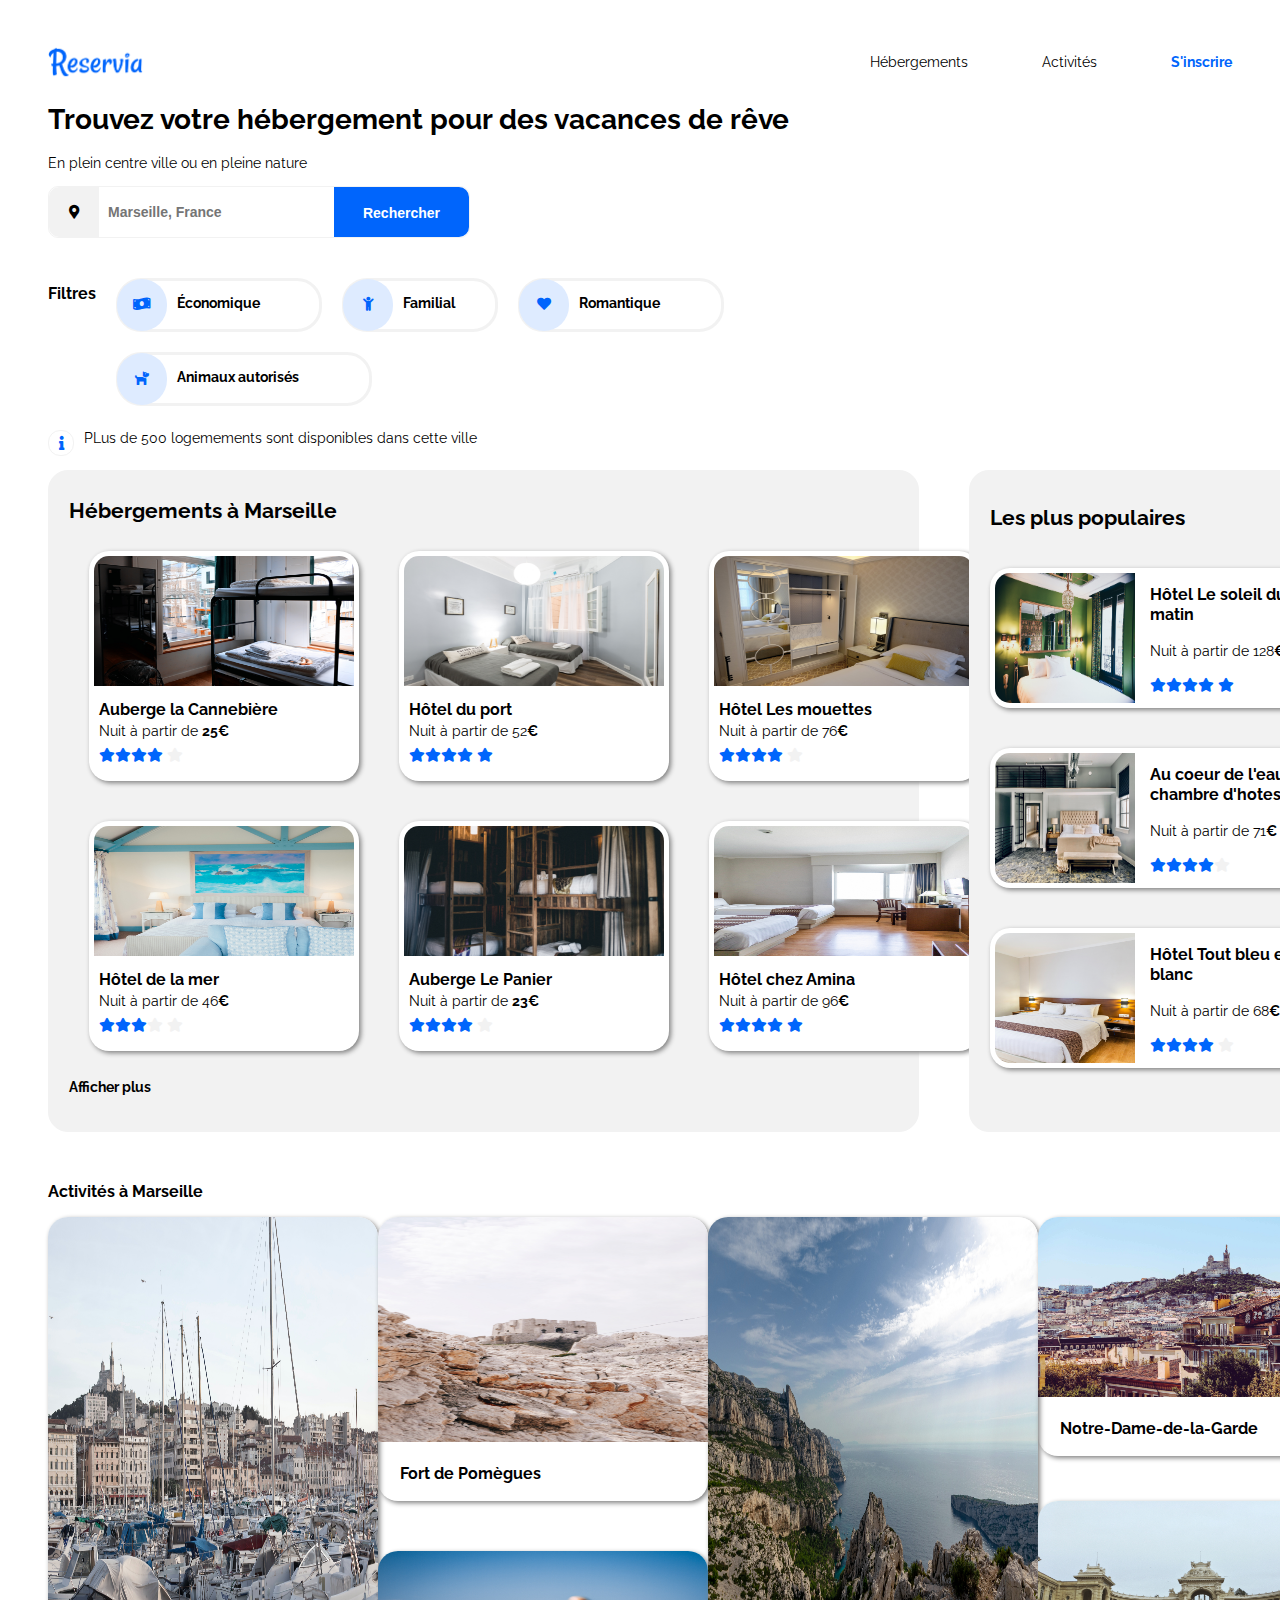
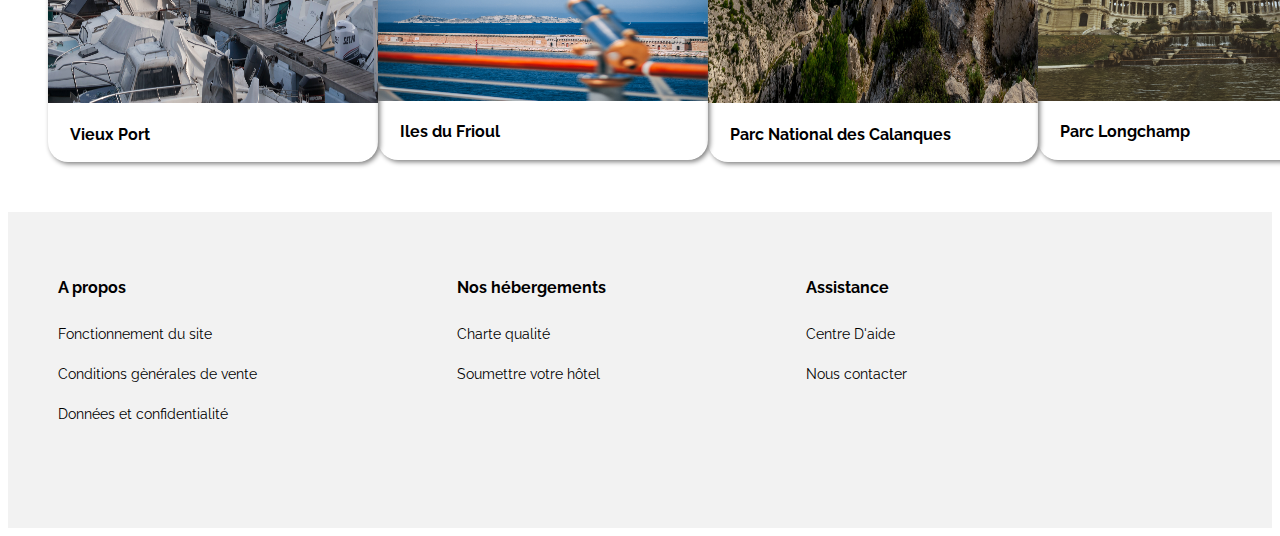
==== Reservia1.html @ 6df95594 "<commit message>" ====
<!DOCTYPE html>
<html>
<head>
	<meta charset="utf-8">
	<title>Reservia</title>
	<link rel='stylesheet' type='text/css' media='screen' href='Reservia1.css'>
    <link rel="stylesheet" href="https://use.fontawesome.com/releases/v5.15.3/css/all.css">
    <link rel="preconnect" href="https://fonts.gstatic.com">
    <link href="https://fonts.googleapis.com/css2?family=Raleway&display=swap" rel="stylesheet">
</head>

<body>

	<div class="page">
		<header>
			<img src="images/logo/Reservia.png">
			<nav>
				<ul>
					<li><a href="#marseille" id="hebergements">Hébergements</a></li>
					<li><a href="#activites_Marseille" id="activites">Activités</a></li>
					<li><a href="#" class="gras" id="inscrire">S'inscrire</a></li>
				</ul>
				
				
				
			</nav>
		</header>

		<section class="section1">
			<h1 class="gras">Trouvez votre hébergement pour des vacances de rêve</h1>
			<p>En plein centre ville ou en pleine nature</p>


			<!-- BARRE DE RECHERCHE -->


			<div class="recherche">
				<div class="icone_map">
					<i class="fas fa-map-marker-alt"></i>
				</div>
				<form>
					<input type="text" name="ville" id="ville" class="gras" placeholder="Marseille, France">
				</form>
				<p><i class="icone_recherche fas fa-search"></i></p>
				<button class="bouton_rechercher">Rechercher</button>
			</div>


			<!-- FILTRE -->


			<div class="filtres">
				<h3 class="gras">Filtres</h3>
				<div class="bloc_filtres">
					<div class="bloc">
						<div class="filtre" id="filtre_economique">
							<p class="icone"><i class="fas fa-money-bill-wave"></i></p>
							<p class="gras">Économique</p>
						</div>
					</div>
					<div class="bloc">
						<div class="filtre" id="filtre_familial">
							<p class="icone"><i class="fas fa-child"></i></p>
							<p class="gras">Familial</p>
						</div>
					</div>
					<div class="bloc">
						<div class="filtre" id="filtre_romantique">
							<p class="icone"><i class="fas fa-heart"></i></p>
							<p class="gras">Romantique</p>
						</div>
					</div>
					<div class="bloc">
						<div class="filtre" id="filtre_animaux">
							<p class="icone"><i class="fas fa-dog"></i></p>
							<p class="gras">Animaux autorisés</p>
						</div>
					</div>
				</div>
			</div>
			<div class="info">
				<p class="icone_info"><i class="fas fa-info"></i></p>
				<p>PLus de 500 logemements sont disponibles dans cette ville</p>
			</div>
		</section>


		<!-- HEBERGEMENT A MARSEILLE -->


		<section id="marseille" class="section2">
			<div class="hebergements_a_marseille">
				<h2 class="gras">Hébergements à Marseille</h2>
				<div class="hebergement">
				
					<a href="page/Auberge_la_Cannebiere.html">
						<div class="bloc_hebergement">
							<picture>
								<source srcset="images/hebergements/4_small/auberge_la_cannebiere.jpg" media="(max-width:375px)">
								<source srcset="images/hebergements/3_medium/auberge_la_cannebiere.jpg" media="(max-width:768px)">	
								<source srcset="images/hebergements/2_large/auberge_la_cannebiere.jpg" media="(max-width:1024px)">	
								<source srcset="images/hebergements/1_xlarge/auberge_la_cannebiere.jpg" media="(min-width:1025px)">
	                            <img src="images/hebergements/4_small/auberge_la_cannebiere.jpg" alt="Auberge la Cannebiere" />
							</picture>
							<div class="info-dessous">
								<h3 class="gras">Auberge la Cannebière</h3>
								<p>Nuit à partir de <span class="gras">25€</span></p>
								<p class="etoile"><i class="fas fa-star"></i><i class="fas fa-star"></i><i class="fas fa-star"></i><i class="fas fa-star"></i> <span class="gris"><i class="fas fa-star"></i></span></p>
							</div>
						</div>
					</a>
					<a href="page/Hôtel_du_port.html">
						<div class="bloc_hebergement">
							<picture>
								<source srcset="images/hebergements/4_small/hotel_du_port.jpg" media="(max-width:375px)">
								<source srcset="images/hebergements/3_medium/hotel_du_port.jpg" media="(max-width:768px)">   
								<source srcset="images/hebergements/2_large/hotel_du_port.jpg" media="(max-width:1024px)">  
								<source srcset="images/hebergements/1_xlarge/hotel_du_port.jpg" media="(min-width:1025px)">
								<img src="images/hebergements/4_small/hotel_du_port.jpg" alt="Hôtel du port" />
							</picture>
							<div class="info-dessous">
								<h3 class="gras">Hôtel du port</h3>
								<p>Nuit à partir de 52<span class="gras">€</span></p>
								<p class="etoile"><i class="fas fa-star"></i><i class="fas fa-star"></i><i class="fas fa-star"></i><i class="fas fa-star"></i> <i class="fas fa-star"></i></p>
							</div>
						</div>
					</a>
					<a href="page/Hôtel_Les_mouettes.html">
						<div class="bloc_hebergement">
							<picture>
								<source srcset="images/hebergements/4_small/hotel_les_mouettes.jpg" media="(max-width:375px)">
	                            <source srcset="images/hebergements/3_medium/hotel_les_mouettes.jpg" media="(max-width:768px)">   
	                            <source srcset="images/hebergements/2_large/hotel_les_mouettes.jpg" media="(max-width:1024px)">  
	                            <source srcset="images/hebergements/1_xlarge/hotel_les_mouettes.jpg" media="(min-width:1025px)">
	                            <img src="images/hebergements/4_small/hotel_les_mouettes.jpg" alt="Hôtel Les mouettes" />
							</picture>
							<div class="info-dessous">
								<h3 class="gras">Hôtel Les mouettes</h3>
								<p>Nuit à partir de 76<span class="gras">€</span></p>
								<p class="etoile"><i class="fas fa-star"></i><i class="fas fa-star"></i><i class="fas fa-star"></i><i class="fas fa-star"></i> <span class="gris"><i class="fas fa-star"></i></span></p>
							</div>
						</div>
					</a>
				</div>
				<div class="hebergement">
					<a href="page/Hôtel_de_la_mer.html">
						<div class="bloc_hebergement">
							<picture>
								<source srcset="images/hebergements/4_small/hotel_de_la_mer.jpg" media="(max-width:375px)">
	                            <source srcset="images/hebergements/3_medium/hotel_de_la_mer.jpg" media="(max-width:768px)">   
	                            <source srcset="images/hebergements/2_large/hotel_de_la_mer.jpg" media="(max-width:1024px)">  
	                            <source srcset="images/hebergements/1_xlarge/hotel_de_la_mer.jpg" media="(min-width:1025px)">
	                            <img src="images/hebergements/4_small/hotel_de_la_mer.jpg" alt="Hôtel de la mer" />
							</picture>
							<div class="info-dessous">
								<h3 class="gras">Hôtel de la mer</h3>
								<p>Nuit à partir de 46<span class="gras">€</span></p>
								<p class="etoile"><i class="fas fa-star"></i><i class="fas fa-star"></i><i class="fas fa-star"></i><span class="gris"><i class="fas fa-star"></i> <i class="fas fa-star"></i></span></p>
							</div>
						</div>
					</a>
					<a href="page/Auberge_Le_Panier.html">
						<div class="bloc_hebergement">
							<picture>
								<source srcset="images/hebergements/4_small/auberge_le_panier.jpg" media="(max-width:375px)">
	                            <source srcset="images/hebergements/3_medium/auberge_le_panier.jpg" media="(max-width:768px)">   
	                           <source srcset="images/hebergements/2_large/auberge_le_panier.jpg" media="(max-width:1024px)">  
	                            <source srcset="images/hebergements/1_xlarge/auberge_le_panier.jpg" media="(min-width:1025px)">
	                            <img src="images/hebergements/4_small/auberge_la_panier.jpg" alt="Auberge Le Panier" />
							</picture>
							<div class="info-dessous">
								<h3 class="gras">Auberge Le Panier</h3>
								<p>Nuit à partir de <span class="gras">23€</span></p>
								<p class="etoile"><i class="fas fa-star"></i><i class="fas fa-star"></i><i class="fas fa-star"></i><i class="fas fa-star"></i> <span class="gris"><i class="fas fa-star"></i></span></p>
							</div>
						</div>
					</a>
					<a href="page/Hôtel_chez_Amina.html">
						<div class="bloc_hebergement">
							<picture>
								<source srcset="images/hebergements/4_small/hotel_chez_amina.jpg" media="(max-width:375px)">
	                            <source srcset="images/hebergements/3_medium/hotel_chez_amina.jpg" media="(max-width:768px)">   
	                            <source srcset="images/hebergements/2_large/hotel_chez_amina.jpg" media="(max-width:1024px)">  
	                            <source srcset="images/hebergements/1_xlarge/hotel_chez_amina.jpg" media="(min-width:1025px)">
	                           <img src="images/hebergements/4_small/hotel_chez_amina.jpg" alt="Hôtel chez Amina" />
							</picture>
							<div class="info-dessous">
								<h3 class="gras">Hôtel chez Amina</h3>
								<p>Nuit à partir de 96<span class="gras">€</span></p>
								<p class="etoile"><i class="fas fa-star"></i><i class="fas fa-star"></i><i class="fas fa-star"></i><i class="fas fa-star"></i> <i class="fas fa-star"></i></p>
							</div>
						</div>
					</a>
				</div>
				<p class="gras">Afficher plus</p>
			</div>


			<!-- ASIDE -->


			<aside class="les_plus_populaires">
				<p class="icone_chart_line"> <i class="fas fa-chart-line"></i></p>
				<h2 class="gras">Les plus populaires</h2>
				<div class="populaires">
					<a href="page/Hôtel_Le_soleil_du_matin.html">
						<div class="bloc_populaires">
							<picture>
								<source srcset="images/hebergements/4_small/hotel_le_soleil_du_matin.jpg" media="(max-width:375px)">
	                            <source srcset="images/hebergements/3_medium/hotel_le_soleil_du_matin.jpg" media="(max-width:768px)">
	                            <source srcset="images/hebergements/2_large/hotel_le_soleil_du_matin.jpg" media="(max-width:1024px)">
	                            <source srcset="images/hebergements/1_xlarge/hotel_le_soleil_du_matin.jpg" media="(min-width:1025px)">
	                            <img src="images/hebergements/4_small/hotel_le_soleil_du_matin.jpg" alt="Hôtel Le soleil du matin" />
							</picture>
							<div class="info_cotes">
								<h3 class="gras">Hôtel Le soleil du </br> matin</h3>
								<p>Nuit à partir de 128<span class="gras">€</span></p>
								<p class="etoile"><i class="fas fa-star"></i><i class="fas fa-star"></i><i class="fas fa-star"></i><i class="fas fa-star"></i> <i class="fas fa-star"></i></p>
							</div>
						</div>
					</a>
					<a href="page/Au_coeur_de_l'eau_chambre_d'hotes.html">
						<div class="bloc_populaires">
							<picture>
								<source srcset="images/hebergements/4_small/au_coeur_de_l'eau_chambres_d'hotes.jpg" media="(max-width:375px)">
	                            <source srcset="images/hebergements/3_medium/au_coeur_de_l'eau_chambres_d'hotes.jpg" media="(max-width:768px)">
	                            <source srcset="images/hebergements/2_large/au_coeur_de_l'eau_chambres_d'hotes.jpg" media="(max-width:1024px)">  
	                            <source srcset="images/hebergements/1_xlarge/au_coeur_de_l'eau_chambres_d'hotes.jpg" media="(min-width:1025px)">
	                            <img src="images/hebergements/4_small/au_coeur_de_l'eau_chambre_d'hotes.jpg" alt="Au coeur de l'eau Chambres d'hotes" /> 
							</picture>
							<div class="info_cotes">
								<h3 class="gras">Au coeur de l'eau </br> chambre d'hotes</h3>
								<p>Nuit à partir de 71<span class="gras">€</span></p>
								<p class="etoile"><i class="fas fa-star"></i><i class="fas fa-star"></i><i class="fas fa-star"></i><i class="fas fa-star"></i><span class="gris"><i class="fas fa-star"></i></span></p>
							</div>
						</div>
					</a>
					<a href="page/Hôtel_Tout_bleu_et_blanc.html">
						<div class="bloc_populaires">
							<picture>
								<source srcset="images/hebergements/4_small/hotel_tout_bleu_et_blanc.jpg" media="(max-width:375px)">
	                            <source srcset="images/hebergements/3_medium/hotel_tout_bleu_et_blanc.jpg" media="(max-width:768px)">
	                            <source srcset="images/hebergements/2_large/hotel_tout_bleu_et_blanc.jpg" media="(max-width:1024px)">
	                            <source srcset="images/hebergements/1_xlarge/hotel_tout_bleu_et_blanc.jpg" media="(min-width:1025px)">
	                            <img src="images/hebergements/4_small/hotel_tout_bleu_et_blanc.jpg" alt="Hôtel Tout bleu et Blanc" />
							</picture>
							<div class="info_cotes">
								<h3 class="gras">Hôtel Tout bleu et </br> blanc</h3>
								<p>Nuit à partir de 68<span class="gras">€</span></p>
								<p class="etoile"><i class="fas fa-star"></i><i class="fas fa-star"></i><i class="fas fa-star"></i><i class="fas fa-star"></i> <span class="gris"><i class="fas fa-star"></i></span></p>
							</div>
						</div>
					</a>
				</div>
			</aside>
		</section>


		<!-- ACTIVITES A MARSEILLE -->


		<section id="activites_Marseille" class="section3">
			<h3 class="gras">Activités à Marseille</h3>
			<div class="activites_a_marseille">
				<div class="bloc1">
					<a href="page/vieux_port.html">
						<div class="bloc_activites">
							<picture>
								<source srcset="images/activites/4_small/vieux_port.jpg" media="(max-width:375px)">
	                            <source srcset="images/activites/3_medium/vieux_port.jpg" media="(max-width:768px)">
	                            <source srcset="images/activites/2_large/vieux_port.jpg" media="(max-width:1024px)">  
	                            <source srcset="images/activites/1_xlarge/vieux_port.jpg" media="(min-width:1025px)">
	                            <img id="photo1" src="images/activites/4_small/vieux_port.jpg" alt="Vieux port " />
							</picture>
							<div class="info_dessous">
								<h3 class="gras">Vieux Port</h3>
							</div>
						</div>
					</a>
				</div>
				<div class="bloc2">
					<a href="page/fort_de_pomegues.html">
						<div class="bloc_activites">
							<picture>
								<source srcset="images/activites/4_small/fort_de_pomegues.jpg" media="(max-width:375px)">
	                            <source srcset="images/activites/3_medium/fort_de_pomegues.jpg" media="(max-width:768px)">
	                            <source srcset="images/activites/2_large/fort_de_pomegues.jpg" media="(max-width:1024px)">  
	                            <source srcset="images/activites/1_xlarge/fort_de_pomegues.jpg" media="(min-width:1025px)">
	                            <img id="photo2" src="images/activites/4_small/fort_de_pomegues.jpg" alt="Fort de Pomègues" /> 
							</picture>
							<div class="info_dessous">
								<h3 class="gras">Fort de Pomègues</h3>
							</div>
						</div>
					</a>
					<a href="page/iles_du_frioul.html">
						<div class="bloc_activites" id="bloc_activites2">
							<picture>
								<source srcset="images/activites/4_small/iles_du_frioul.jpg" media="(max-width:375px)">
	                            <source srcset="images/activites/3_medium/iles_du_frioul.jpg" media="(max-width:768px)">
	                            <source srcset="images/activites/2_large/iles_du_frioul.jpg" media="(max-width:1024px)">  
	                            <source srcset="images/activites/1_xlarge/iles_du_frioul.jpg" media="(min-width:1025px)">
	                            <img id="photo3" src="images/activites/4_small/iles_du_frioul.jpg" alt="Iles du Frioul" />
							</picture>
							<div class="info_dessous">
								<h3 class="gras">Iles du Frioul</h3>
							</div>
						</div>
					</a>
				</div>
				<div class="bloc1">
					<a href="page/parc_national_des_calanques.html">
						<div class="bloc_activites">
							<picture>
								 <source srcset="images/activites/4_small/parc_national_des_calanques.jpg" media="(max-width:375px)">
	                            <source srcset="images/activites/3_medium/parc_national_des_calanques.jpg" media="(max-width:768px)">
	                            <source srcset="images/activites/2_large/parc_national_des_calanques.jpg" media="(max-width:1024px)">  
	                            <source srcset="images/activites/1_xlarge/parc_national_des_calanques.jpg" media="(min-width:1025px)">
	                            <img id="photo4" src="images/activites/4_small/parc_national_des_calanques.jpg" alt="Parc National des Calanques" /> 
							</picture>
							<div class="info_dessous">
								<h3 class="gras">Parc National des Calanques</h3>
							</div>
						</div>
					</a>					
				</div>
				<div class="bloc2">
					<a href="page/notre_dame_de_la_garde.html">
						<div class="bloc_activites">
							<picture>
								<source srcset="images/activites/4_small/notre_dame_de_la_garde.jpg" media="(max-width:375px)">
                                <source srcset="images/activites/3_medium/notre_dame_de_la_garde.jpg" media="(max-width:768px)">
                                <source srcset="images/activites/2_large/notre_dame_de_la_garde.jpg" media="(max-width:1024px)">  
                                <source srcset="images/activites/1_xlarge/notre_dame_de_la_garde.jpg" media="(min-width:1025px)">
                                <img id="photo5" src="images/activites/4_small/notre_dame_de_la_garde.jpg" alt="Notre-Dame-de-la-Garde " />  
							</picture>
							<div class="info_dessous">
								<h3 class="gras">Notre-Dame-de-la-Garde</h3>
							</div>
						</div>
					</a>
					<a href="page/parc_longchamp.html">
						<div class="bloc_activites" id="bloc_activites3">
							<picture>
								<source srcset="images/activites/4_small/parc_longchamp.jpg" media="(max-width:375px)">
                                <source srcset="images/activites/3_medium/parc_longchamp.jpg" media="(max-width:768px)">
                                <source srcset="images/activites/2_large/parc_longchamp.jpg" media="(max-width:1024px)">  
                                <source srcset="images/activites/1_xlarge/parc_longchamp.jpg" media="(min-width:1025px)">
                                <img id="photo6" src="images/activites/4_small/parc_longchamp.jpg" alt="Parc Longchamp" />
							</picture>
							<div class="info_dessous">
								<h3 class="gras">Parc Longchamp</h3>
							</div>
						</div>
					</a>
				</div>
			</div>
		</section>
	</div>

	<footer>
		<div class="a_propos">
			<h3 class="gras">A propos</h3>
			<ul>
				<li><a href="">Fonctionnement du site</a></li>
				<li><a href="">Conditions gènérales de vente</a></li>
				<li><a href="">Données et confidentialité</a></li>
			</ul>
		</div>
				
		<div class="nos_hebergements">
			<h3 class="gras">Nos hébergements</h3>
			<ul>
				<li><a href="">Charte qualité</a></li>
				<li><a href="">Soumettre votre hôtel</a></li>
			</ul>
		</div>
				
		<div class="assistance">
			<h3 class="gras">Assistance</h3>
			<ul>
				<li><a href="">Centre D'aide</a></li>
				<li><a href="">Nous contacter</a></li>
			</ul>
		</div>
	</footer>
</body>
</html>
---- Reservia1.css ----
@font-face{
	font-family: 'raleway';
	src: url('police/Raleway-VariableFont_wght.ttf');
}

.page {
	margin: 40px;
}
.page, footer {
	font-size: 14px;
	font-family: 'Raleway', sans-serif;
}
a {
	text-decoration: none;
	color: black;
}
.gras {
	font-weight: bold;
}


/* H E A D E R */


header {
	display: flex;
	flex-direction: row;
	justify-content: space-between;
}
header img {
	width: 95px;
}

header nav ul li {
    display: inline-block;
    margin-left:70px;
}
header nav #inscrire{
	color: #0065FC;
}
header nav #hebergements:hover {
	border-top: 3px #0065FC solid;
	color: #0065FC;
	padding-top: 45px;
}
header nav #activites:hover {
	border-top: 3px #0065FC solid;
	color: #0065FC;
	padding-top: 45px;
}


/* S E C T I O N */


.section1 .recherche .icone_recherche {
	color: white;
}
.section1 .recherche {
	display: flex;
    justify-content: space-between;
    align-items: center;
    max-width: 420px;
    height: 50px;
    border: 1px solid #f2f2f2;
    border-radius: 10px;
    margin-top: 15px;
    margin-bottom: 30px;
}
.section1 .recherche .icone_map {
	width: 50px;
    height: 50px;
    line-height: 50px;
    text-align: center;
    background-color: #f2f2f2;
    border-radius: 10px 0px 0px 10px;
}
.section1 .recherche form input {
	border: none;
    font-size: 14px;
}
.section1 .recherche button {
	width: 135px;
    height: 50px;
    line-height: 50px;
    text-align: center;
    color: #fff;
    font-size: 14px;
    font-weight: bold;
    background-color: #0065fc;
    border-radius: 0px 10px 10px 0px;
    border: none;
}


/* F I L T R E   /   I N F O */


.filtres {
	width: 75%;
	display: flex;
}
.filtres .bloc_filtres {
	display: flex;
	flex-wrap: wrap;
}
.filtres .bloc {
	display: flex;
	justify-content: space-around;
	margin: 10px 0 10px 20px;
}
.filtres .bloc .filtre {
	display: flex;
	border: 3px #f2f2f2 solid;
	border-radius: 25px;
	height: 48px;
}
.filtres .bloc #filtre_economique {
	width: 200px;
}
.filtres .bloc #filtre_familial {
	width: 150px;
}
.filtres .bloc #filtre_romantique {
	width: 200px;
}
.filtres .bloc #filtre_animaux {
	width: 250px;
}

.filtres .bloc .filtre:hover {
	color: #fff;
    background-color: #0065fc;
}
.filtres .bloc .filtre .icone {
	color: #0065FC;
	background: #DEEBFF;
	width: 50px;
    height: 52px;
    line-height: 50px;
    text-align: center;
    border-radius: 26px;
    margin: -2px 10px 0px -2px;
}
.info {
	display: flex;
}
.info .icone_info {
	color: #0065FC;
	width: 24px;
    height: 24px;
    line-height: 24px;
    text-align: center;
    border: 1px solid #f2f2f2;
    border-radius: 12px;
    margin-right: 10px; 
}


/* HEBERGMENETS A MARSEILLE  /  LES PLUS POPULAIRES */


.section2 {
	display: flex;
}
.etoile {
	color: #0065FC;
}
.gris {
	color: #f2f2f2;
}
.section2 .hebergements_a_marseille {
	border: 1px #f2f2f2 solid;
	border-radius: 20px;
	background: #f2f2f2;
	width: 70%;
	height: 620px;
	padding: 20px;
	margin-right: 50px;
	line-height: 5px;
}
.section2 .hebergements_a_marseille .hebergement {
	display: flex;
	align-items: center;
}
.section2 .hebergements_a_marseille .hebergement .bloc_hebergement {
	border-radius: 20px;
	box-shadow: 2px 2px 5px grey;
	width: 270px;
	height: 230px;
	background: white;
	margin: 20px;
}
.section2 .hebergements_a_marseille .hebergement .bloc_hebergement .info-dessous{
	padding:0 0 0 10px;
}
.section2 .hebergements_a_marseille .hebergement .bloc_hebergement:hover {
	-webkit-transform:scale(1.08); 
    -moz-transform:scale(1.08); 
    box-shadow: 2px 2px 5px grey;
    background-color: #deebff;
}
.section2 .hebergements_a_marseille .hebergement .bloc_hebergement picture img {
	border-radius: 20px 20px 0 0;
	width: 260px;
	height:130px;
	padding: 5px;
}

.section2 .hebergements_a_marseille .showplus {
	margin:14px 0 0 22px;
}


/* A S I D E */


.les_plus_populaires {
	border: 1px #f2f2f2 solid;
	border-radius: 20px;
	background: #f2f2f2;
	width: 450px;
	padding: 20px;
	line-height: 20px;
}
.icone_chart_line {
	position: absolute;
	margin-left: 350px;
}
.les_plus_populaires .populaires .bloc_populaires {
	display: flex;
	width: 350px;
	height: 140px;
	border-radius: 20px;
	box-shadow: 2px 2px 5px grey;
	background: white;
	margin: 40px 0px 30px 0px;
}
.les_plus_populaires .populaires .bloc_populaires:hover {
	-webkit-transform:scale(1.08); 
    -moz-transform:scale(1.08); 
    box-shadow: 2px 2px 5px grey;
    background-color: #deebff;
}
.les_plus_populaires .populaires .bloc_populaires picture img {
	width: 140px;
	height: 130px;
	border-radius: 20px 0 0 20px;
	padding: 5px;
}
.les_plus_populaires .populaires .bloc_populaires .info_cotes {
	padding-left: 10px;
}

/* ACTIVITES A MARSEILLE */


.section3 {
	margin: 50px 0 50px 0;
}
.section3 .activites_a_marseille {
	display: flex;
	justify-content: space-between;
}
.section .activites_a_marseille .bloc2 {
	display: flex;
	flex-direction: column;
	margin-top: 20px;
}
.section3 .activites_a_marseille .bloc_activites {
	border-radius: 20px;
	box-shadow: 2px 2px 5px grey;
}
.section3 .activites_a_marseille .bloc_activites:hover {
	box-shadow: 5px 5px 8px grey;
    background-color: #deebff;
}
.section3 .activites_a_marseille .bloc_activites .info_dessous {
	padding: 2px;
	margin-left: 20px;
}
.section3 .activites_a_marseille .bloc_activites picture img {
	width: 330px;
	height: 300px;
	border-radius: 20px 20px 0 0;
}
.section3 .activites_a_marseille #bloc_activites2 {
	margin-top: 50px;
}
.section3 .activites_a_marseille #bloc_activites3 {
	margin-top: 45px;
}
.section3 .activites_a_marseille .bloc1 .bloc_activites picture #photo1 {
	height: 486px;
}
.section3 .activites_a_marseille .bloc2 .bloc_activites picture #photo2 {
	height: 225px;
}
.section3 .activites_a_marseille .bloc2 .bloc_activites picture #photo3 {
	height: 150px
}
.section3 .activites_a_marseille .bloc1 .bloc_activites picture #photo4 {
	height: 486px;
}
.section3 .activites_a_marseille .bloc2 .bloc_activites picture #photo5 {
	height: 180px;
}
.section3 .activites_a_marseille .bloc2 .bloc_activites picture #photo6 {
	height: 200px;
}


/* F O O T E R */


footer {
	background-color: #f2f2f2;
    padding:50px 365px 80px  50px;
    display: flex;
    justify-content: space-between;
}
footer ul li {
	list-style: none;
	line-height: 40px;
	margin-left: -40px;
}



/* M E D I A S     Q U E R I E S    B R E A K P O I N T S */



/* T A B L E T T E */


@media screen and (min-width: 600px) and (max-width: 1024px) {
	.section2 {
		display: flex;
		flex-direction: column-reverse;
	}
	.section2 .hebergements_a_marseille, .les_plus_populaires, .section3 {
		width: 600px;
	}
	.section2 .hebergements_a_marseille {
		background: white;
		border: none;
		height: 2000px;
	}
	.section2 .hebergements_a_marseille .hebergement .bloc_hebergement {
		width: 500px;
		height: 280px;
	}
	.section2 .hebergements_a_marseille .hebergement .bloc_hebergement picture img {
		width: 490px;
		height: 190px;
	}
	.section2 .hebergements_a_marseille .hebergement, .section3 .activites_a_marseille {
		display: flex;
		flex-direction: column;
	}
	.icone_chart_line {
		margin-left: 580px;
	}
	.les_plus_populaires .populaires .bloc_populaires {
		width: 600px;
		height: 200px;
	}
	.les_plus_populaires .populaires .bloc_populaires picture img {
		width: 200px;
		height: 190px;
	}
	.section3 .activites_a_marseille .bloc_activites {
		width: 400px;
		margin-bottom: 70px;
	}
	.section3 .activites_a_marseille .bloc_activites picture img {
		width: 400px;
	}
	.section3 .activites_a_marseille .bloc1 .bloc_activites picture #photo1, .section3 .activites_a_marseille .bloc1 .bloc_activites picture #photo4, .section3 .activites_a_marseille .bloc2 .bloc_activites picture #photo2, .section3 .activites_a_marseille .bloc2 .bloc_activites picture #photo3, .section3 .activites_a_marseille .bloc2 .bloc_activites picture #photo5, .section3 .activites_a_marseille .bloc2 .bloc_activites picture #photo6 {
		height: 200px;
	}
	.section3 .activites_a_marseille .bloc1 .bloc_activites {
		margin-left: 130px;
	}
	.section3 .activites_a_marseille .bloc2 .bloc_activites {
		margin-left: 130px;
	}
	footer {
		display: flex;
		flex-direction: column;
		text-align: center;
		width: 650px;
	}
}


/* M O B I L E */


@media screen and (min-width: 320px) and (max-width: 600px) {

	/* H E A D E R */

	header .logo {
        margin: -20px 0px 0px 20px;
    }
	header {
        display: block;
        margin: -20px;
        padding: 0px;
    }
	header nav li:nth-child(3) {
		position: absolute;
		top: 40px;
		right: 20px;
	}
	header nav ul {
		display: flex;
        justify-content: space-between;
        margin: 40px 40px 60px -70px;
	}
	header nav #hebergements:hover, header nav #activites:hover {
		border-top: none;
	}
	header nav #hebergements:hover::after {
		content: "";
		border-bottom: 3px solid #0065FC;
		display: block;
		margin: 6px 0 0 0;
		width: 14rem;
		position: absolute;
		right: 16rem;
		display:block;
	}
	header nav #activites:hover::after {
		content: "";
		border-bottom: 3px solid #0065FC;
		display: block;
		margin: 6px 0 0 0;
		width: 14rem;
		position: absolute;
		right: 0rem;
		display:block;
		border-top:none;
	}
	 

	/* R E C H E R C H E  / F I L T R E */
	
	.recherche .icone_recherche {
		display: inline-block;
		width: 50px;
        height: 50px;
        text-align: center;
        line-height: 50px;
		color: white;
        background: #0065fc;
        border-radius:10px;
	}
	.recherche .bouton_rechercher {
		display: none;
	}
	.filtres {
		display: flex;
		flex-direction: column;
		width: 500px;
	}
	.filtres .bloc {
		margin-left: 0px;
		margin-right: 30px;
	}

	/* S E C T I O N */

	.section2 {
		display: flex;
		flex-direction: column-reverse;
	}
	.section2 .hebergements_a_marseille, .les_plus_populaires, .section3 {
		width: 350px;
	}
	.section2 .hebergements_a_marseille .hebergement .bloc_hebergement, .section3 .activites_a_marseille .bloc_activites, .section3 .activites_a_marseille .bloc_activites picture img, footer {
		width: 350px;
	}
	.section2 .hebergements_a_marseille {
		background: white;
		border: none;
		height: 1700px;
	}
	.section2 .hebergements_a_marseille .hebergement {
		display: flex;
		flex-direction: column;
	}
	.section2 .hebergements_a_marseille .hebergement .bloc_hebergement picture img {
		width: 340px;
	}
	.icone_chart_line {
		margin-left: 340px;
	}
	.section3 .activites_a_marseille {
		display: flex;
		flex-direction: column;
		margin: 20px;
	}
	.section3 .activites_a_marseille .bloc_activites {
		margin-bottom: 60px;
	}
	.section3 .activites_a_marseille .bloc1 .bloc_activites picture #photo1, .section3 .activites_a_marseille .bloc1 .bloc_activites picture #photo4, .section3 .activites_a_marseille .bloc2 .bloc_activites picture #photo2, .section3 .activites_a_marseille .bloc2 .bloc_activites picture #photo3, .section3 .activites_a_marseille .bloc2 .bloc_activites picture #photo5, .section3 .activites_a_marseille .bloc2 .bloc_activites picture #photo6 {
		height: 200px;
	}
	

	
	
	footer {
		display: flex;
		flex-direction: column;
	}
}
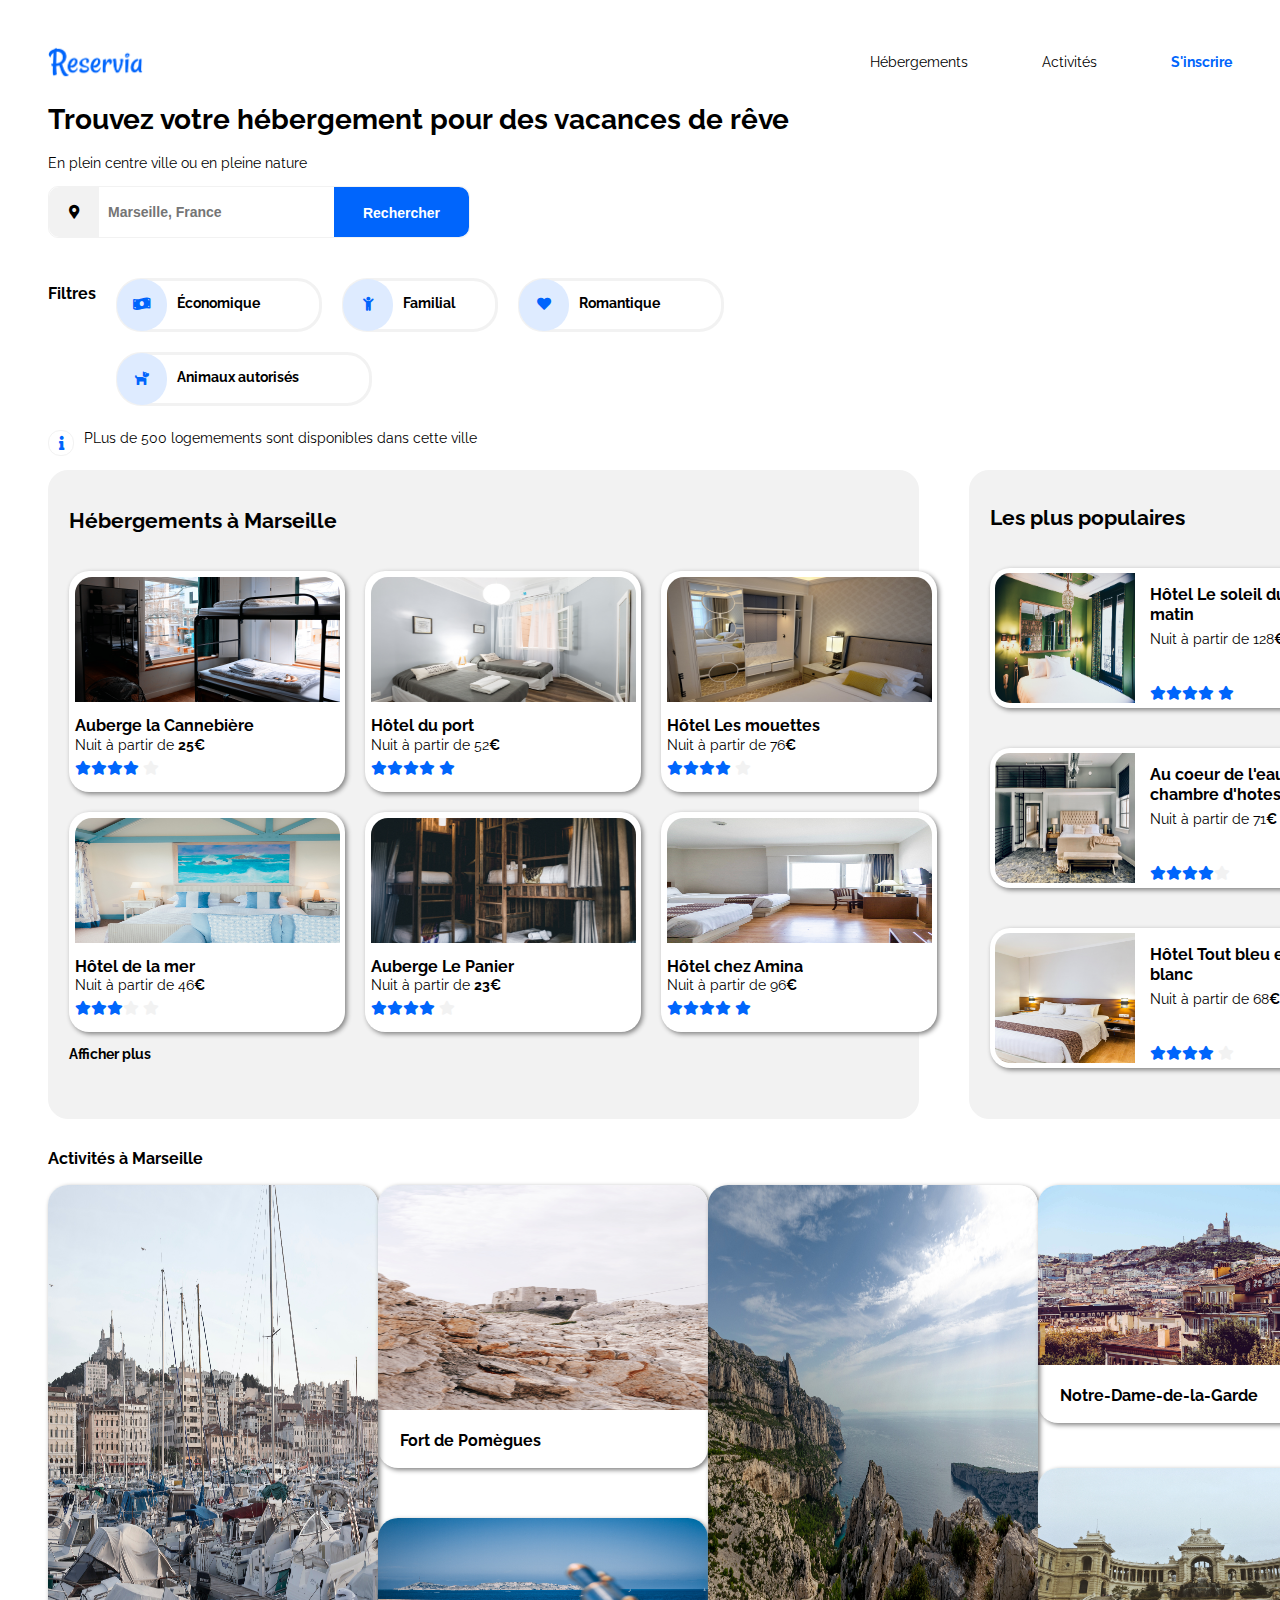
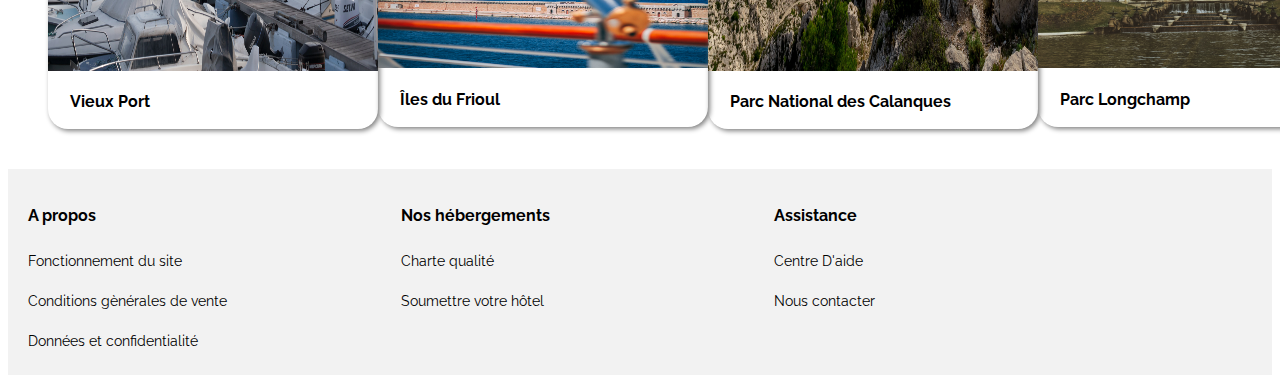
==== commit f6b6231f: "<commit message>" ====
--- a/Reservia1.html
+++ b/Reservia1.html
@@ -303,7 +303,7 @@
 	                            <img id="photo3" src="images/activites/4_small/iles_du_frioul.jpg" alt="Iles du Frioul" />
 							</picture>
 							<div class="info_dessous">
-								<h3 class="gras">Iles du Frioul</h3>
+								<h3 class="gras">Îles du Frioul</h3>
 							</div>
 						</div>
 					</a>
--- a/Reservia1.css
+++ b/Reservia1.css
@@ -174,25 +174,24 @@
 	border-radius: 20px;
 	background: #f2f2f2;
 	width: 70%;
-	height: 620px;
 	padding: 20px;
 	margin-right: 50px;
-	line-height: 5px;
 }
 .section2 .hebergements_a_marseille .hebergement {
 	display: flex;
-	align-items: center;
+	/*align-items: center;*/
 }
 .section2 .hebergements_a_marseille .hebergement .bloc_hebergement {
 	border-radius: 20px;
 	box-shadow: 2px 2px 5px grey;
 	width: 270px;
-	height: 230px;
 	background: white;
-	margin: 20px;
+	margin: 20px 20px 0 0;
+	padding:3px;
 }
 .section2 .hebergements_a_marseille .hebergement .bloc_hebergement .info-dessous{
-	padding:0 0 0 10px;
+	padding:0 0 0 3px;
+	line-height: 3px;
 }
 .section2 .hebergements_a_marseille .hebergement .bloc_hebergement:hover {
 	-webkit-transform:scale(1.08); 
@@ -202,9 +201,9 @@
 }
 .section2 .hebergements_a_marseille .hebergement .bloc_hebergement picture img {
 	border-radius: 20px 20px 0 0;
-	width: 260px;
-	height:130px;
-	padding: 5px;
+	width: 265px;
+	height:125px;
+	padding: 3px;
 }
 
 .section2 .hebergements_a_marseille .showplus {
@@ -225,7 +224,7 @@
 }
 .icone_chart_line {
 	position: absolute;
-	margin-left: 350px;
+	margin-left: 380px;
 }
 .les_plus_populaires .populaires .bloc_populaires {
 	display: flex;
@@ -251,12 +250,18 @@
 .les_plus_populaires .populaires .bloc_populaires .info_cotes {
 	padding-left: 10px;
 }
+.les_plus_populaires .populaires .bloc_populaires .info_cotes p {
+	margin: -12px 0 0 0;
+}
+.les_plus_populaires .populaires .bloc_populaires .info_cotes .etoile {
+	margin: 34px 0 0 0;
+}
 
 /* ACTIVITES A MARSEILLE */
 
 
 .section3 {
-	margin: 50px 0 50px 0;
+	margin: 30px 0 30px 0;
 }
 .section3 .activites_a_marseille {
 	display: flex;
@@ -315,9 +320,11 @@
 
 footer {
 	background-color: #f2f2f2;
-    padding:50px 365px 80px  50px;
+    padding:20px 0 0 20px;
     display: flex;
-    justify-content: space-between;
+}
+footer div{
+	width:30%;
 }
 footer ul li {
 	list-style: none;
@@ -339,20 +346,22 @@
 		display: flex;
 		flex-direction: column-reverse;
 	}
+	.section2 .hebergements_a_marseille{
+		margin: 0px 0 0 -22px;
+	}
 	.section2 .hebergements_a_marseille, .les_plus_populaires, .section3 {
-		width: 600px;
+		/*width: 600px;*/
 	}
 	.section2 .hebergements_a_marseille {
 		background: white;
 		border: none;
-		height: 2000px;
 	}
 	.section2 .hebergements_a_marseille .hebergement .bloc_hebergement {
 		width: 500px;
 		height: 280px;
 	}
 	.section2 .hebergements_a_marseille .hebergement .bloc_hebergement picture img {
-		width: 490px;
+		width: 98%;
 		height: 190px;
 	}
 	.section2 .hebergements_a_marseille .hebergement, .section3 .activites_a_marseille {
@@ -362,35 +371,105 @@
 	.icone_chart_line {
 		margin-left: 580px;
 	}
+	.les_plus_populaires{
+		width:100%;
+	}
 	.les_plus_populaires .populaires .bloc_populaires {
-		width: 600px;
+		width: 100%;
 		height: 200px;
 	}
 	.les_plus_populaires .populaires .bloc_populaires picture img {
-		width: 200px;
+		width: 20rem;
 		height: 190px;
 	}
+	.page {
+		margin: 26px 26px 0 0;
+	}
+
+	/* R E C H E R C H E  / F I L T R E */
+	
+	.recherche .icone_recherche {
+		display: inline-block;
+		width: 50px;
+        height: 50px;
+        text-align: center;
+        line-height: 50px;
+		color: white;
+        background: #0065fc;
+        border-radius:10px;
+	}
+	.recherche .bouton_rechercher {
+		display: none;
+	}
+	.filtres {
+		display: flex;
+		flex-direction: column;
+		width: 500px;
+	}
+	.filtres .bloc {
+		margin-left: 0px;
+		margin-right: 30px;
+	}
+
+	/* S E C T I O N */
+
+	.section2 {
+		display: flex;
+		flex-direction: column-reverse;
+	}
+	.section2 .hebergements_a_marseille, .les_plus_populaires, .section3 {
+		width: 95%;
+		margin: 0 auto;
+	}
+	.les_plus_populaires .populaires .bloc_populaires{
+		width: 95%;
+	}
+	.section2 .hebergements_a_marseille .hebergement .bloc_hebergement, .section3 .activites_a_marseille .bloc_activites, .section3 .activites_a_marseille .bloc_activites picture img, footer {
+		width: 100%;
+	}
+	.section2 .hebergements_a_marseille {
+		background: white;
+		border: none;
+	}
+	.section2 .hebergements_a_marseille h2{
+		font-size:12px;
+	}
+	.section2 .hebergements_a_marseille .hebergement {
+		display: flex;
+		flex-direction: column;
+	}
+	.section2 .hebergements_a_marseille .hebergement .bloc_hebergement picture img {
+		width: 98%;
+	}
+	.icone_chart_line {
+		margin-left: 94%;
+	}
+	.section3{
+		margin:30px;
+	}
+	.section3 .activites_a_marseille {
+		display: flex;
+		flex-direction: column;
+		/*margin: 20px;*/
+	}
 	.section3 .activites_a_marseille .bloc_activites {
-		width: 400px;
-		margin-bottom: 70px;
-	}
-	.section3 .activites_a_marseille .bloc_activites picture img {
-		width: 400px;
+		margin-bottom: 20px;
+	}
+	.section3 .activites_a_marseille .bloc_activites img {
+		width: 100%;
 	}
 	.section3 .activites_a_marseille .bloc1 .bloc_activites picture #photo1, .section3 .activites_a_marseille .bloc1 .bloc_activites picture #photo4, .section3 .activites_a_marseille .bloc2 .bloc_activites picture #photo2, .section3 .activites_a_marseille .bloc2 .bloc_activites picture #photo3, .section3 .activites_a_marseille .bloc2 .bloc_activites picture #photo5, .section3 .activites_a_marseille .bloc2 .bloc_activites picture #photo6 {
 		height: 200px;
 	}
-	.section3 .activites_a_marseille .bloc1 .bloc_activites {
-		margin-left: 130px;
-	}
-	.section3 .activites_a_marseille .bloc2 .bloc_activites {
-		margin-left: 130px;
-	}
+	
 	footer {
 		display: flex;
 		flex-direction: column;
-		text-align: center;
-		width: 650px;
+		width: 95%;
+	}
+	
+	footer div {
+		width: 100%;
 	}
 }
 
@@ -398,7 +477,7 @@
 /* M O B I L E */
 
 
-@media screen and (min-width: 320px) and (max-width: 600px) {
+@media screen and (min-width: 434px) and (max-width: 600px) {
 
 	/* H E A D E R */
 
@@ -444,7 +523,10 @@
 		display:block;
 		border-top:none;
 	}
-	 
+	
+	.page {
+		margin: 26px 26px 0 0;
+	}
 
 	/* R E C H E R C H E  / F I L T R E */
 	
@@ -478,43 +560,205 @@
 		flex-direction: column-reverse;
 	}
 	.section2 .hebergements_a_marseille, .les_plus_populaires, .section3 {
-		width: 350px;
+		width: 95%;;
+	}
+	.les_plus_populaires .populaires .bloc_populaires{
+		width: 95%;
 	}
 	.section2 .hebergements_a_marseille .hebergement .bloc_hebergement, .section3 .activites_a_marseille .bloc_activites, .section3 .activites_a_marseille .bloc_activites picture img, footer {
-		width: 350px;
+		width: 100%;
 	}
 	.section2 .hebergements_a_marseille {
 		background: white;
 		border: none;
-		height: 1700px;
+	}
+	.section2 .hebergements_a_marseille h2{
+		font-size:12px;
 	}
 	.section2 .hebergements_a_marseille .hebergement {
 		display: flex;
 		flex-direction: column;
 	}
 	.section2 .hebergements_a_marseille .hebergement .bloc_hebergement picture img {
-		width: 340px;
+		width: 98%;
 	}
 	.icone_chart_line {
-		margin-left: 340px;
+		margin-left: 390px;
+	}
+	.section3{
+		margin:30px;
 	}
 	.section3 .activites_a_marseille {
 		display: flex;
 		flex-direction: column;
-		margin: 20px;
+		/*margin: 20px;*/
 	}
 	.section3 .activites_a_marseille .bloc_activites {
-		margin-bottom: 60px;
+		margin-bottom: 20px;
 	}
 	.section3 .activites_a_marseille .bloc1 .bloc_activites picture #photo1, .section3 .activites_a_marseille .bloc1 .bloc_activites picture #photo4, .section3 .activites_a_marseille .bloc2 .bloc_activites picture #photo2, .section3 .activites_a_marseille .bloc2 .bloc_activites picture #photo3, .section3 .activites_a_marseille .bloc2 .bloc_activites picture #photo5, .section3 .activites_a_marseille .bloc2 .bloc_activites picture #photo6 {
 		height: 200px;
 	}
 	
-
-	
-	
 	footer {
 		display: flex;
 		flex-direction: column;
+		width: 95%;
+	}
+	
+	footer div {
+		width: 100%;
+	}
+}
+
+@media screen and (max-width: 434px) {
+	
+	
+	/* H E A D E R */
+
+	header .logo {
+        margin: -20px 0px 0px 20px;
+    }
+	header {
+        display: block;
+        margin: -20px;
+        padding: 0px;
+    }
+	header nav li:nth-child(3) {
+		position: absolute;
+		top: 40px;
+		right: 20px;
+	}
+	header nav ul {
+		display: flex;
+        justify-content: space-between;
+        margin: 40px 40px 60px -50px;
+	}
+	header nav ul li{
+		margin: 0 0 0 36px;
+	}
+	header nav #hebergements:hover, header nav #activites:hover {
+		border-top: none;
+	}
+	header nav #hebergements:hover::after {
+		content: "";
+		border-bottom: 3px solid #0065FC;
+		display: block;
+		margin: 6px 0 0 0;
+		width: 14rem;
+		position: absolute;
+		right: 16rem;
+		display:block;
+	}
+	header nav #activites:hover::after {
+		content: "";
+		border-bottom: 3px solid #0065FC;
+		display: block;
+		margin: 6px 0 0 0;
+		width: 14rem;
+		position: absolute;
+		right: 0rem;
+		display:block;
+		border-top:none;
+	}
+	
+	.page {
+		margin: 26px 26px 0 0;
+	}
+
+	/* R E C H E R C H E  / F I L T R E */
+	
+	.recherche .icone_recherche {
+		display: inline-block;
+		width: 50px;
+        height: 50px;
+        text-align: center;
+        line-height: 50px;
+		color: white;
+        background: #0065fc;
+        border-radius:10px;
+	}
+	.recherche .bouton_rechercher {
+		display: none;
+	}
+	.filtres {
+		display: flex;
+		flex-direction: column;
+	}
+	.filtres .bloc {
+		margin-left: 0px;
+		margin-right: 30px;
+	}
+
+	/* S E C T I O N */
+
+	.section2 {
+		display: flex;
+		flex-direction: column-reverse;
+	}
+	.section2 .hebergements_a_marseille, .les_plus_populaires, .section3 {
+		width: 95%;;
+	}
+	.les_plus_populaires .populaires .bloc_populaires{
+		width: 100%;
+		flex-direction:column;
+		height: auto;
+	}
+	.les_plus_populaires .populaires .bloc_populaires picture img{
+		width: 97%;
+		border-radius:20px;
+	}
+	.les_plus_populaires .populaires .bloc_populaires .info_cotes{
+		line-height: 12px;
+		font-size: 10px;
+	}
+	.section2 .hebergements_a_marseille .hebergement .bloc_hebergement, .section3 .activites_a_marseille .bloc_activites, .section3 .activites_a_marseille .bloc_activites picture img, footer {
+		width: 100%;
+	}
+	.section2 .hebergements_a_marseille {
+		/*background: white;*/
+		border: none;
+		/*height: 1700px;*/
+		margin: 10px 0;
+	}
+	.section2 .hebergements_a_marseille .hebergement {
+		display: flex;
+		flex-direction: column;
+	}
+	.section2 .hebergements_a_marseille .hebergement .bloc_hebergement picture img {
+		width: 97%;
+	}
+	.section2 .hebergements_a_marseille .hebergement .bloc_hebergement .info-dessous{
+		line-height: 12px;
+		font-size: 10px;
+	}
+	
+	
+	.icone_chart_line {
+		margin-left: 94%;
+	}
+	
+	.section3 {
+		margin: 22px;
+	}
+	.section3 .activites_a_marseille {
+		display: flex;
+		flex-direction: column;
+	}
+	.section3 .activites_a_marseille .bloc_activites {
+		margin-bottom: 20px;
+	}
+	.section3 .activites_a_marseille .bloc1 .bloc_activites picture #photo1, .section3 .activites_a_marseille .bloc1 .bloc_activites picture #photo4, .section3 .activites_a_marseille .bloc2 .bloc_activites picture #photo2, .section3 .activites_a_marseille .bloc2 .bloc_activites picture #photo3, .section3 .activites_a_marseille .bloc2 .bloc_activites picture #photo5, .section3 .activites_a_marseille .bloc2 .bloc_activites picture #photo6 {
+		height: 200px;
+	}
+	
+	footer {
+		display: flex;
+		flex-direction: column;
+		width: 95%;
+	}
+	
+	footer div {
+		width: 100%;
 	}
 }